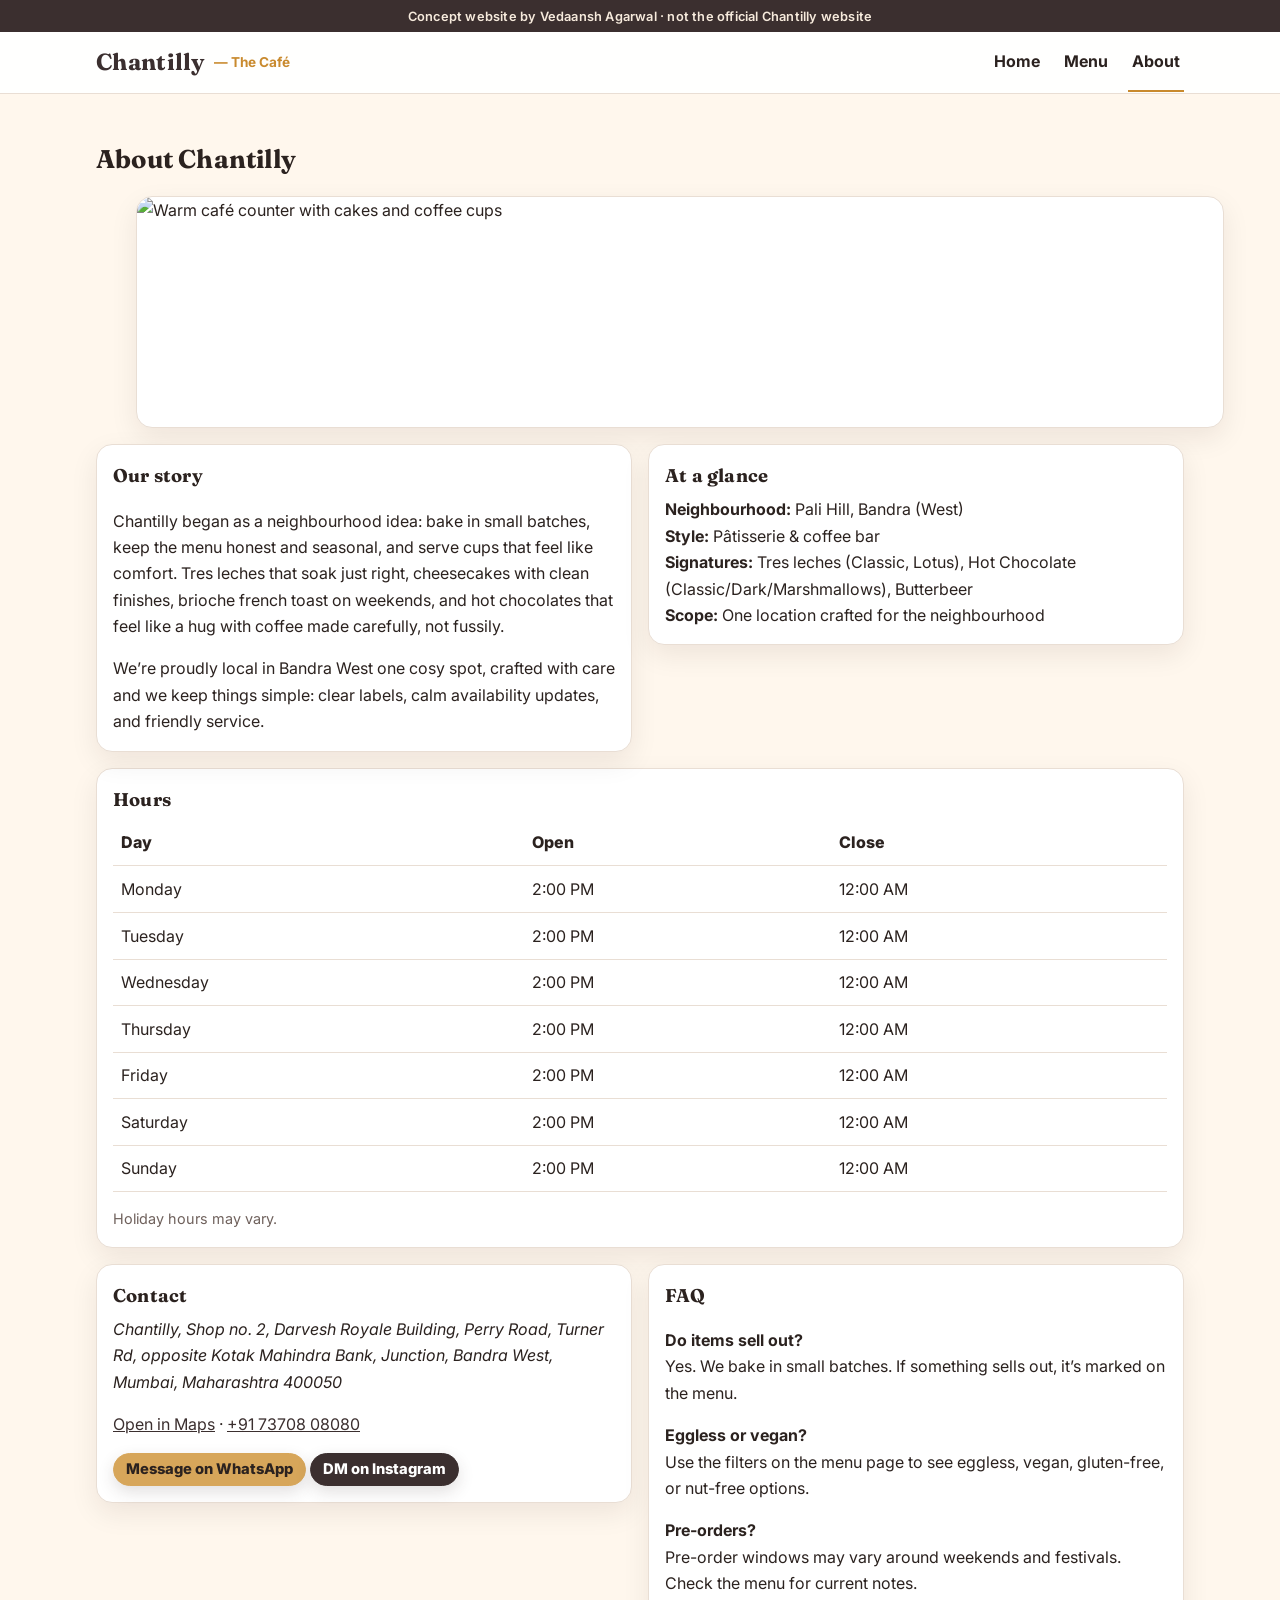
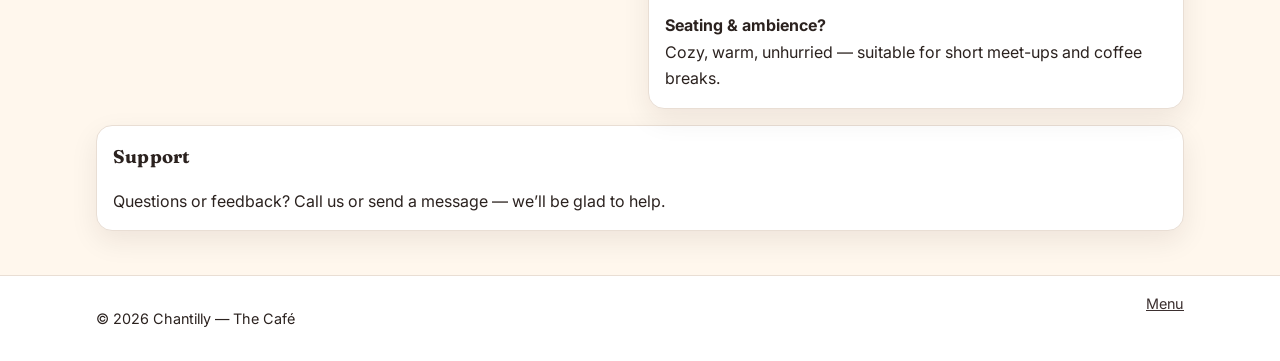
==== about.html @ 1ebfe1dc "Add Café Chantilly concept website" ====
<!DOCTYPE html>
<html lang="en">
<head>
  <meta charset="utf-8" />
  <meta name="viewport" content="width=device-width,initial-scale=1" />
  <title>About — Chantilly, Bandra</title>
  <meta name="description" content="Chantilly — The Café in Bandra West. Our story, what we serve, hours, contact, and answers to common questions." />
  <link rel="preconnect" href="https://fonts.googleapis.com" />
  <link rel="preconnect" href="https://fonts.gstatic.com" crossorigin />
  <link href="https://fonts.googleapis.com/css2?family=Playfair+Display:wght@700&family=Fraunces:wght@600;700&family=Inter:wght@400;600;700&display=swap" rel="stylesheet">
  <link rel="stylesheet" href="styles.css" />
  <script defer src="scripts.js"></script>
</head>
<body data-page="about">
  <a class="skip-link" href="#main">Skip to content</a>
  <div class="concept-bar" role="note">Concept website by Vedaansh Agarwal · not the official Chantilly website</div>


  <!-- Navbar -->
  <header class="navbar">
    <div class="container d-flex align-center justify-between">
      <a class="navbar-brand logo" href="index.html" aria-label="Chantilly — The Café home">
        <span class="logo-word">Chantilly</span><span class="logo-sub">— The Café</span>
      </a>
      <nav aria-label="Primary" class="navbar-nav">
        <a class="nav-link" href="index.html">Home</a>
        <a class="nav-link" href="menu.html">Menu</a>
        <a class="nav-link" href="about.html" aria-current="page">About</a>
      </nav>
    </div>
  </header>

  <main id="main" class="section">
    <div class="container">
      <h1 class="h3">About Chantilly</h1>

      <!-- Photo (aligned/centered) -->
      <figure class="card mt-2">
        <img class="card-image about-photo" src="https://assets.architecturaldigest.in/photos/60082140274aca243711b1c8/16:9/w_2560%2Cc_limit/Farzi-cafe1-1366x768.jpg" alt="Warm café counter with cakes and coffee cups" />
      </figure>

      <!-- Story & At a glance -->
      <div class="row mt-2">
        <div class="col-12 col-md-6">
          <div class="card">
            <div class="card-body">
              <h2 class="h4">Our story</h2>
              <p>
                Chantilly began as a neighbourhood idea: bake in small batches, keep the menu honest and seasonal,
                and serve cups that feel like comfort. Tres leches that soak just right, cheesecakes with clean finishes,
                brioche french toast on weekends, and hot chocolates that feel like a hug  with coffee made carefully, not fussily.
              </p>
              <p class="mb-0">
                We’re proudly local in Bandra West  one cosy spot, crafted with care and we keep things simple:
                clear labels, calm availability updates, and friendly service.
              </p>
            </div>
          </div>
        </div>

        <div class="col-12 col-md-6">
          <div class="card">
            <div class="card-body">
              <h2 class="h4">At a glance</h2>
              <ul class="list-clean">
                <li><strong>Neighbourhood:</strong> Pali Hill, Bandra (West)</li>
                <li><strong>Style:</strong> Pâtisserie & coffee bar</li>
                <li><strong>Signatures:</strong> Tres leches (Classic, Lotus), Hot Chocolate (Classic/Dark/Marshmallows), Butterbeer</li>
                <li><strong>Scope:</strong> One location crafted for the neighbourhood</li>
              </ul>
            </div>
          </div>
        </div>
      </div>

      <!-- Hours table -->
      <div class="card mt-2">
        <div class="card-body">
          <h2 class="h4">Hours</h2>
          <div class="table-wrap">
            <table class="table">
              <thead><tr><th>Day</th><th>Open</th><th>Close</th></tr></thead>
              <tbody>
                <tr><td>Monday</td><td>2:00 PM</td><td>12:00 AM</td></tr>
                <tr><td>Tuesday</td><td>2:00 PM</td><td>12:00 AM</td></tr>
                <tr><td>Wednesday</td><td>2:00 PM</td><td>12:00 AM</td></tr>
                <tr><td>Thursday</td><td>2:00 PM</td><td>12:00 AM</td></tr>
                <tr><td>Friday</td><td>2:00 PM</td><td>12:00 AM</td></tr>
                <tr><td>Saturday</td><td>2:00 PM</td><td>12:00 AM</td></tr>
                <tr><td>Sunday</td><td>2:00 PM</td><td>12:00 AM</td></tr>
              </tbody>
            </table>
          </div>
          <p class="small text-muted mb-0">Holiday hours may vary.</p>
        </div>
      </div>

      <!-- Contact / FAQ -->
      <div class="row mt-2">
        <div class="col-12 col-md-6">
          <div class="card">
            <div class="card-body">
              <h2 class="h4">Contact</h2>
              <address class="mb-1">
                Chantilly, Shop no. 2, Darvesh Royale Building, Perry Road, Turner Rd, opposite Kotak Mahindra Bank, Junction, Bandra West, Mumbai, Maharashtra 400050
              </address>
              <p class="mb-1">
                <a class="link" target="_blank" rel="noopener"
                  href="https://www.google.com/maps/search/?api=1&query=Chantilly%2C%20Shop%20no.%202%2C%20Darvesh%20Royale%20Building%2C%20Perry%20Road%2C%20Turner%20Rd%2C%20opposite%20Kotak%20Mahindra%20Bank%2C%20Junction%2C%20Bandra%20West%2C%20Mumbai%2C%20Maharashtra%20400050">Open in Maps</a>
                · <a class="link" href="tel:+917370808080">+91&nbsp;73708&nbsp;08080</a>
              </p>
              <p class="mb-0">
                <a class="btn btn-secondary btn-sm" target="_blank" rel="noopener" href="https://wa.me/917370808080">Message on WhatsApp</a>
                <a class="btn btn-dark btn-sm" target="_blank" rel="noopener" href="https://www.instagram.com/chantillythecafe/">DM on Instagram</a>
              </p>
            </div>
          </div>
        </div>

        <div class="col-12 col-md-6">
          <div class="card">
            <div class="card-body">
              <h2 class="h4">FAQ</h2>
              <p class="mb-1"><strong>Do items sell out?</strong><br>Yes. We bake in small batches. If something sells out, it’s marked on the menu.</p>
              <p class="mb-1"><strong>Eggless or vegan?</strong><br>Use the filters on the menu page to see eggless, vegan, gluten-free, or nut-free options.</p>
              <p class="mb-1"><strong>Pre-orders?</strong><br>Pre-order windows may vary around weekends and festivals. Check the menu for current notes.</p>
              <p class="mb-0"><strong>Seating & ambience?</strong><br>Cozy, warm, unhurried — suitable for short meet-ups and coffee breaks.</p>
            </div>
          </div>
        </div>
      </div>

      <!-- Support -->
      <div class="card mt-2">
        <div class="card-body">
          <h2 class="h4">Support</h2>
          <p class="mb-0">Questions or feedback? Call us or send a message — we’ll be glad to help.</p>
        </div>
      </div>
    </div>
  </main>

  <footer class="footer">
    <div class="container d-flex justify-between wrap gap-1">
      <p class="m-0 small">&copy; <span id="year"></span> Chantilly — The Café</p>
      <nav class="small">
        <a class="link" href="menu.html">Menu</a>
      </nav>
    </div>
  </footer>
</body>
</html>
---- styles.css ----
/* -------------------------------------------------------
   Chantilly — styles.css (final polish)
   Palette: espresso, cream, ochre
   Headings: Fraunces; Hero title: Playfair
   Footer pinned to bottom
   ------------------------------------------------------- */

:root{
  --clr-bg: #fff7ed;        /* cream */
  --clr-surface: #ffffff;
  --clr-alt: #f6eadc;       /* parchment */

  --clr-text: #2b221f;      /* espresso */
  --clr-muted: #6f615c;

  --clr-primary: #3b2f2f;   /* espresso */
  --clr-primary-600:#2f2424;
  --clr-ochre: #c98a2e;     /* ochre */
  --clr-secondary:#d7a65a;  /* caramel */

  --clr-border: #e9ded4;
  --radius: 16px;
  --shadow: 0 10px 28px rgba(32,14,8,0.08);
  --gap: 1rem;
}

/* Base + footer-to-bottom */
* { box-sizing: border-box; }
html, body { height: 100%; }
body{
  margin:0;
  display:flex; flex-direction:column; min-height:100vh;
  font: 16px/1.65 Inter, system-ui, -apple-system, Segoe UI, Roboto, Ubuntu, "Helvetica Neue", Arial, "Noto Color Emoji", "Apple Color Emoji", sans-serif;
  color: var(--clr-text);
  background: var(--clr-bg);
}
main{ flex:1; display:block; }

/* Typography */
h1,h2,h3,h4,h5,h6{ font-family: "Fraunces", serif; letter-spacing:.2px; font-weight:700; }
.playfair{ font-family:"Playfair Display", serif; font-weight:700; } /* hero title only */
.h1,h1{ font-size: clamp(2rem, 4vw, 2.6rem); margin:0 0 .5rem }
.h2,h2{ font-size: clamp(1.6rem, 3vw, 2rem); margin:0 0 .5rem }
.h3,h3{ font-size: clamp(1.3rem, 2.5vw, 1.6rem); margin:0 0 .5rem }
.h4,h4{ font-size: 1.15rem; margin:0 0 .3rem; font-weight:700 }
.small{ font-size:.9rem } .text-muted{ color: var(--clr-muted); }
.link{ color: var(--clr-primary); text-decoration: underline; }
.link:hover{ color: var(--clr-primary-600); }

/* Logo */
.logo{ display:flex; align-items:center; gap:.5rem; text-decoration:none }
.logo-word{ font-family:"Fraunces", serif; font-weight:700; font-size:1.45rem; color:var(--clr-primary); letter-spacing:.3px }
.logo-sub{ font-family: Inter, system-ui; font-weight:700; font-size:.85rem; color:var(--clr-ochre) }

/* Layout */
.container{ max-width: 1120px; margin: 0 auto; padding: 0 1rem; }
.section{ padding: 2.75rem 0; }
.section-alt{ background: var(--clr-alt); }
.row{ display:flex; flex-wrap: wrap; gap: var(--gap); }
.wrap{ flex-wrap: wrap; }
.gap-1{ gap:.5rem } .gap-2{ gap:1rem }
.col-12{ flex: 0 0 100%; max-width:100%; }
.col-md-6{ flex: 1 1 340px; max-width: calc(50% - var(--gap)/2); }

/* Flex helpers */
.d-flex{ display:flex; } .justify-between{ justify-content: space-between; }
.align-center{ align-items: center; } .align-baseline{ align-items: baseline; }
.w-100{ width:100% }
.mt-1{ margin-top:.5rem } .mt-2{ margin-top:1rem } .mt-3{ margin-top:1.5rem } .mt-4{ margin-top:2rem }
.mb-0{ margin-bottom:0 }

/* Navbar */
.navbar{
  position: sticky; top: 0; z-index: 50;
  background: rgba(255,255,255,0.95); backdrop-filter: saturate(120%) blur(8px);
  border-bottom: 1px solid var(--clr-border);
}
.navbar-brand{ padding:.7rem 0; }
.navbar-nav{ display:flex; gap:1rem; }
.nav-link{ display:inline-block; padding:.95rem .25rem; color: var(--clr-text); text-decoration:none; border-bottom: 2px solid transparent; font-weight:700 }
.nav-link[aria-current="page"], .nav-link:hover{ border-bottom-color: var(--clr-ochre); }

/* Hero */
.hero{
  padding: 4.25rem 0 3rem;
  background: radial-gradient(1400px 360px at 20% -10%, #ffe2c5 8%, transparent 42%),
              radial-gradient(1400px 360px at 80% -10%, #f3e7d8 8%, transparent 42%),
              var(--clr-alt);
}
.hero-photo{
  background-image:
    linear-gradient(rgba(32,22,20,.74), rgba(32,22,20,.74)),
    url("https://images.unsplash.com/photo-1504754524776-8f4f37790ca0?q=80&w=1920&auto=format&fit=crop");
  background-size: cover; background-position: center;
  color: #fff;
}
.hero-inner{ max-width: 840px; }
.hero-title{ letter-spacing:.3px; }
.hero-subtitle{ font-size: 1.08rem; opacity:.98; }
.hero-hours{ opacity:.92; }

/* Cards */
.card{
  background: var(--clr-surface);
  border: 1px solid var(--clr-border);
  border-radius: var(--radius);
  box-shadow: var(--shadow);
  width:100%;
}
.card-body{ padding: 1rem; }
.card-image{
  display:block; width:100%; height: 230px; object-fit: cover;
  border-top-left-radius: var(--radius); border-top-right-radius: var(--radius);
}
.about-photo{ object-position: center 45%; } /* aligned */

/* Buttons */
.btn{
  --btn-bg: var(--clr-ochre); --btn-color:#2b221f; --btn-border: var(--clr-ochre);
  display:inline-block; padding:.72rem 1.05rem; border-radius: 999px;
  border:1px solid var(--btn-border); background: var(--btn-bg); color: var(--btn-color);
  text-decoration: none; font-weight:800; line-height:1; cursor: pointer;
  box-shadow: 0 6px 16px rgba(59,47,47,.15);
}
.btn:hover{ filter: brightness(.97); transform: translateY(-1px); }
.btn:focus-visible{ outline: 2px solid #000; outline-offset: 2px; }
.btn-dark{ --btn-bg: var(--clr-primary); --btn-border: var(--clr-primary); --btn-color:#fff; }
.btn-secondary{ --btn-bg: var(--clr-secondary); --btn-border: var(--clr-secondary); --btn-color:#2b221f; }
.btn-outline{ --btn-bg: transparent; --btn-border: #fff; --btn-color: #fff; border-width:2px; }
.btn-sm{ padding:.5rem .75rem; font-size:.92rem }
.btn-xs{ padding:.35rem .6rem; font-size:.82rem }

/* Badges */
.badge{ display:inline-block; padding:.3rem .6rem; border-radius: 999px; font-size:.78rem; font-weight:800; border:1px solid transparent; line-height:1; }
.badge-fresh{ background:#e8f7ec; color:#1f5425; border-color:#bfe6c5; }
.badge-low{ background:#fff3db; color:#6a4b00; border-color:#f0d18e; }
.badge-sold{ background:#fdecef; color:#7a0f22; border-color:#f7b4c1; }

/* Alerts */
.alert{ border:1px solid var(--clr-border); background:#fff9f1; color:#5c453d; padding:.9rem 1rem; border-radius: calc(var(--radius) - 6px); }
.alert-info{ background:#f0f6ff; color:#143b64; }

/* Forms */
.form-label{ display:block; font-weight:700; margin-bottom:.25rem; }
.form-control{ width:100%; padding:.65rem .8rem; border-radius: 12px; border:1px solid var(--clr-border); background:#fff; }
.form-control:focus{ outline:2px solid var(--clr-ochre); outline-offset:2px; }

/* Switches */
.form-switch{ display:flex; align-items:center; gap:.5rem; user-select:none; font-weight:700; }
.form-switch input{ appearance: none; width: 44px; height: 26px; position: relative; border-radius: 999px; background: #ddd; outline: none; transition: all .2s; border:1px solid #cfcfcf; }
.form-switch input::after{ content:""; position:absolute; width:20px; height:20px; background:#fff; border-radius:50%; left:3px; top:2.5px; transition: all .2s; box-shadow: 0 1px 2px rgba(0,0,0,.2); }
.form-switch input:checked{ background: var(--clr-primary); border-color: var(--clr-primary); }
.form-switch input:checked::after{ transform: translateX(18px); }

/* Filters */
.filters-inline{ display:flex; gap:1rem; align-items:center; flex-wrap:wrap; }
.filters-inline .search-wrap{ width: min(320px, 100%); }
.filters-actions{ display:flex; justify-content:flex-end; margin-top:.75rem; }

/* Tabs */
.tabs{ display:flex; gap:.5rem; flex-wrap:wrap; }
.tab{ padding:.55rem 1rem; border-radius: 999px; border:1px solid var(--clr-border); background:#fff; cursor:pointer; font-weight:800; }
.tab.active{ background: var(--clr-primary); color:#fff; border-color: var(--clr-primary); }

/* Table (Hours) */
.table-wrap{ overflow-x:auto; }
.table{ width:100%; border-collapse: collapse; }
.table th, .table td{ text-align:left; padding:.6rem .5rem; border-bottom:1px solid var(--clr-border); }
.table thead th{ font-weight:800; }

/* Utilities */
.list-clean{ list-style:none; padding-left:0; margin:0; }
.footer{ border-top:1px solid var(--clr-border); padding: 1rem 0; background:#fff; }
.skip-link{ position:absolute; left:-9999px; top:auto; width:1px; height:1px; overflow:hidden; }
.skip-link:focus{ position:static; width:auto; height:auto; padding:.5rem; background:#000; color:#fff; }
:focus-visible{ outline: 3px solid #000; outline-offset: 2px; }
.badge-row{ display:flex; gap:.35rem; flex-wrap: wrap; margin-top:.35rem }
.tags{ display:flex; gap:.3rem; flex-wrap:wrap; }
.tag{ font-size:.74rem; padding:.12rem .44rem; border-radius:999px; background:#efefef; color:#333; }

/* Responsive */
@media (min-width: 900px){
  .hero{ padding: 5rem 0 3.25rem; }
}

/* Portfolio note */
.concept-bar{ background: var(--clr-primary); color:#f6eadc; text-align:center; font-size:.8rem; font-weight:600; padding:.35rem 1rem; letter-spacing:.2px; }
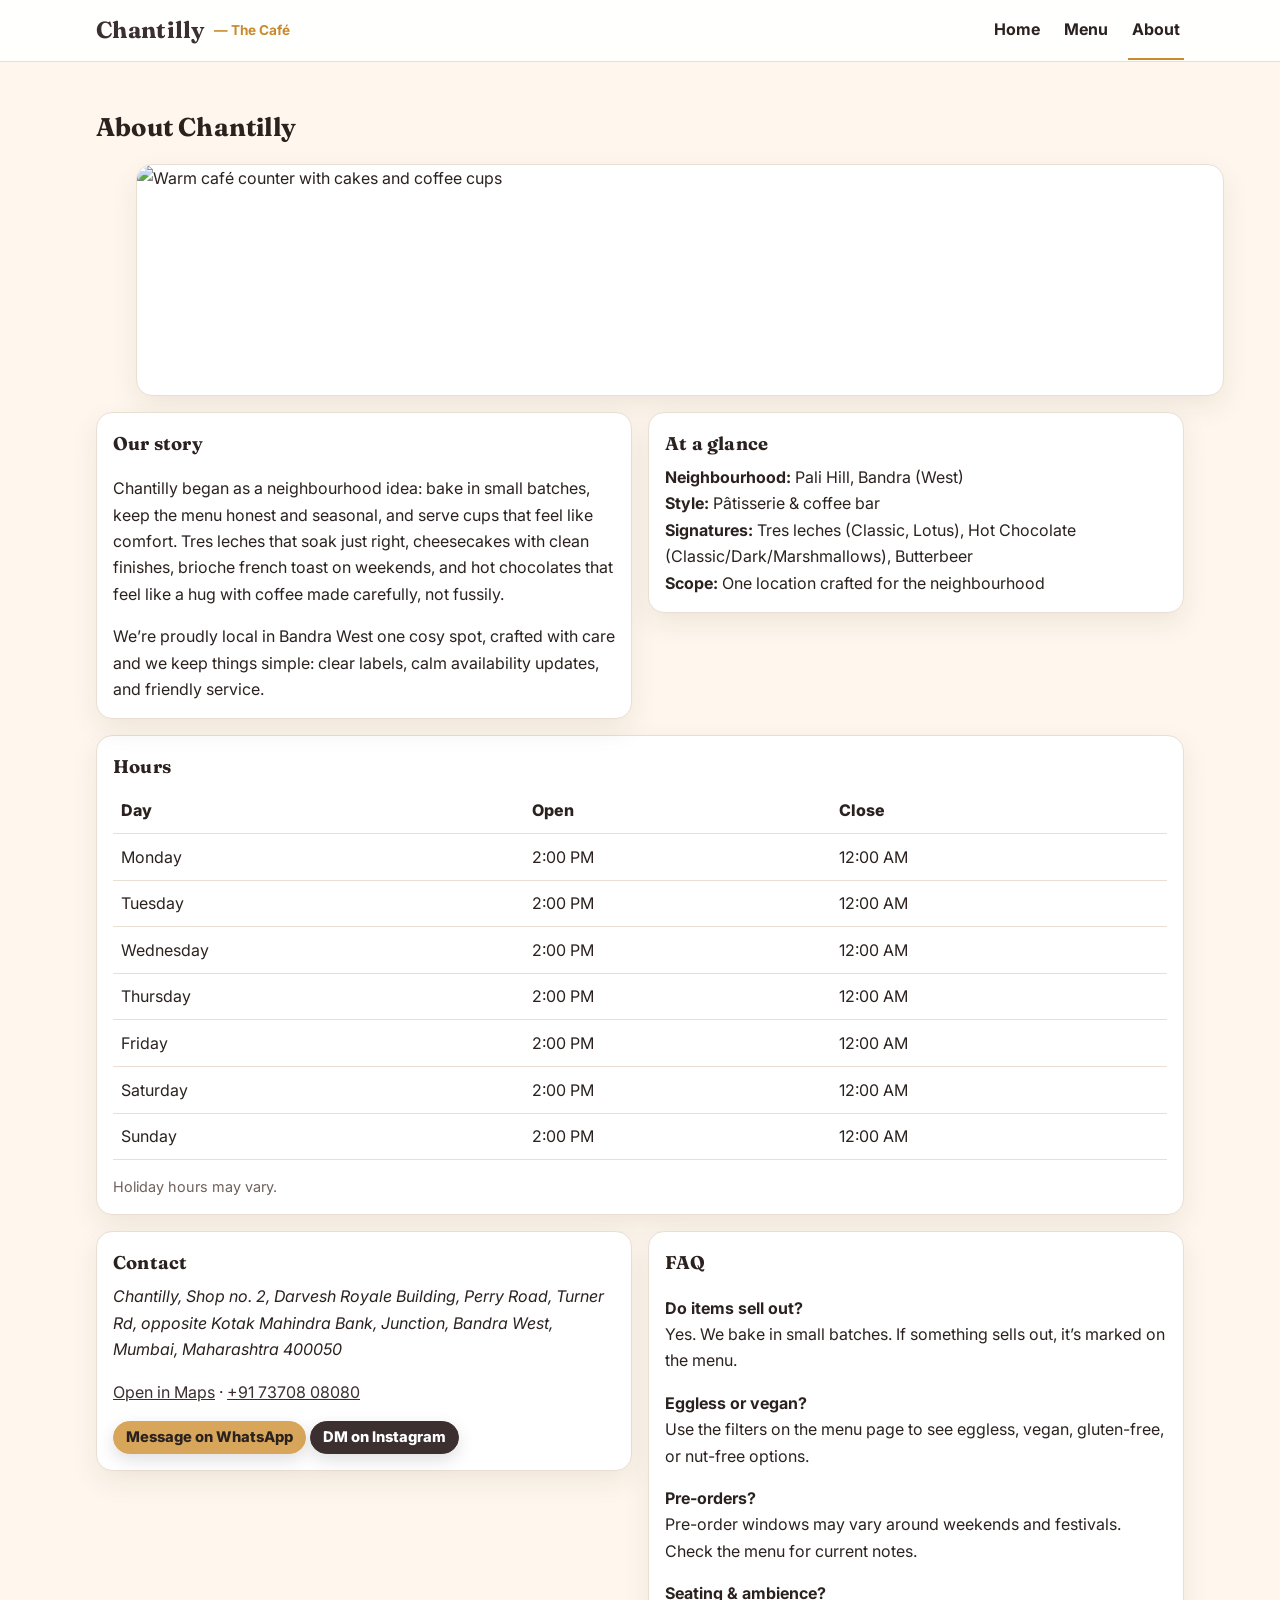
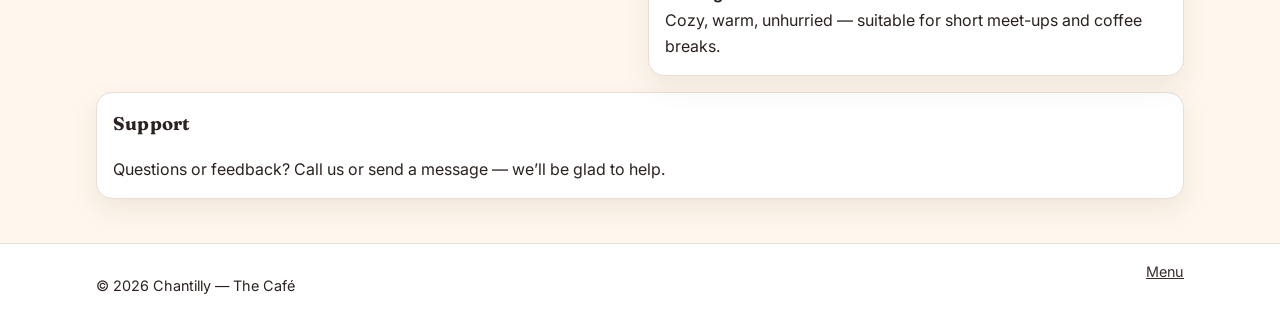
==== commit d6c17dad: "Remove concept banner (site delivered to Chantilly)" ====
--- a/about.html
+++ b/about.html
@@ -13,7 +13,6 @@
 </head>
 <body data-page="about">
   <a class="skip-link" href="#main">Skip to content</a>
-  <div class="concept-bar" role="note">Concept website by Vedaansh Agarwal · not the official Chantilly website</div>
 
 
   <!-- Navbar -->
